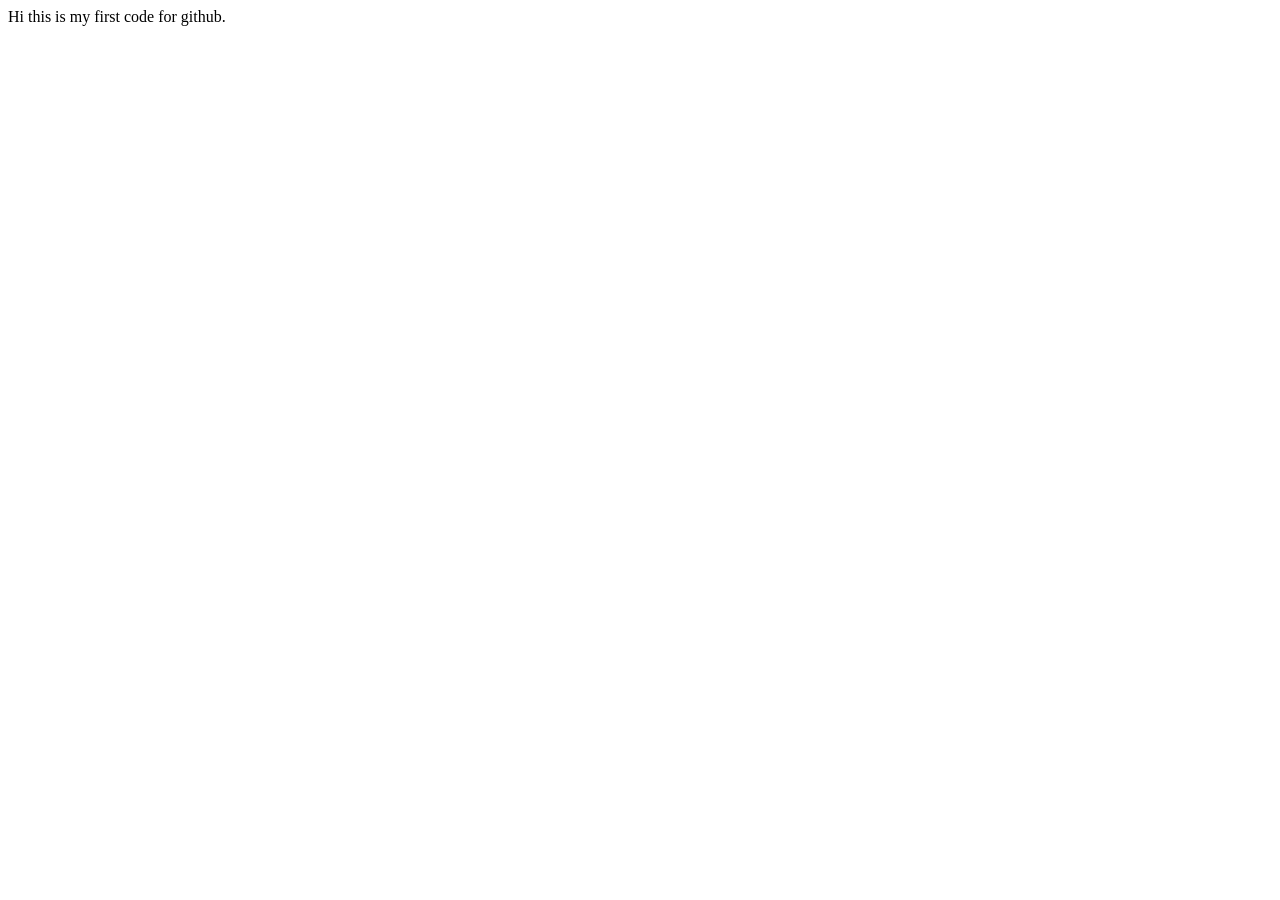
==== index.html @ 2e3a2c95 "Add initial index.html Add a basic HTML scaffold as the project's initial index.html containing char" ====
<!DOCTYPE html>
<html lang="en">
<head>
    <meta charset="UTF-8">
    <meta name="viewport" content="width=device-width, initial-scale=1.0">
    <title>Document</title>
</head>
<body>
    Hi this is my first code for github.
</body>
</html>
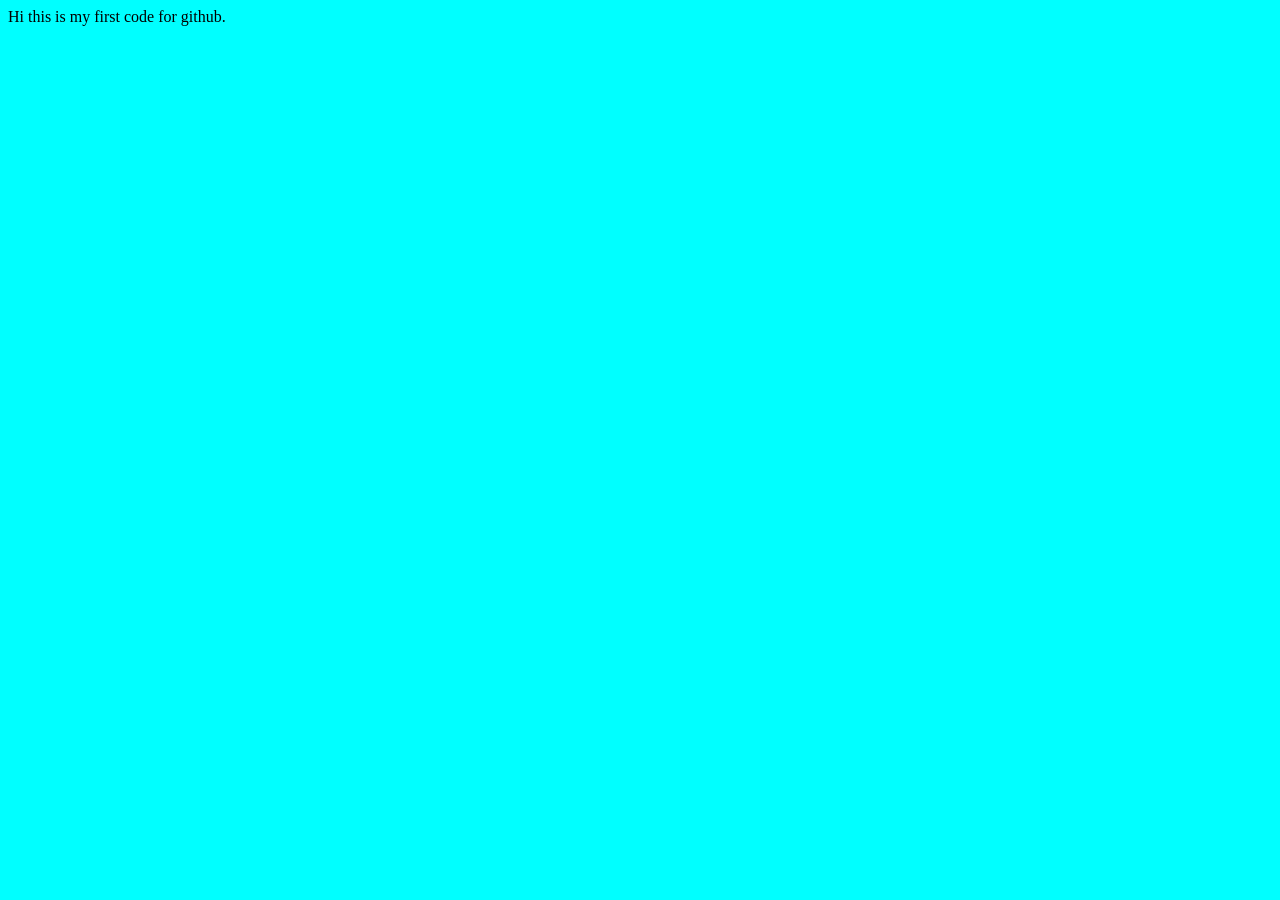
==== commit 0dfdf2e6: "Add stylesheet and set page background Link style.css from index.html and add a new style.css that s" ====
--- a/index.html
+++ b/index.html
@@ -4,6 +4,7 @@
     <meta charset="UTF-8">
     <meta name="viewport" content="width=device-width, initial-scale=1.0">
     <title>Document</title>
+    <link rel="stylesheet" href="style.css">
 </head>
 <body>
     Hi this is my first code for github.
--- a/style.css
+++ b/style.css
@@ -0,0 +1,4 @@
+body
+{
+    background-color: aqua;
+}
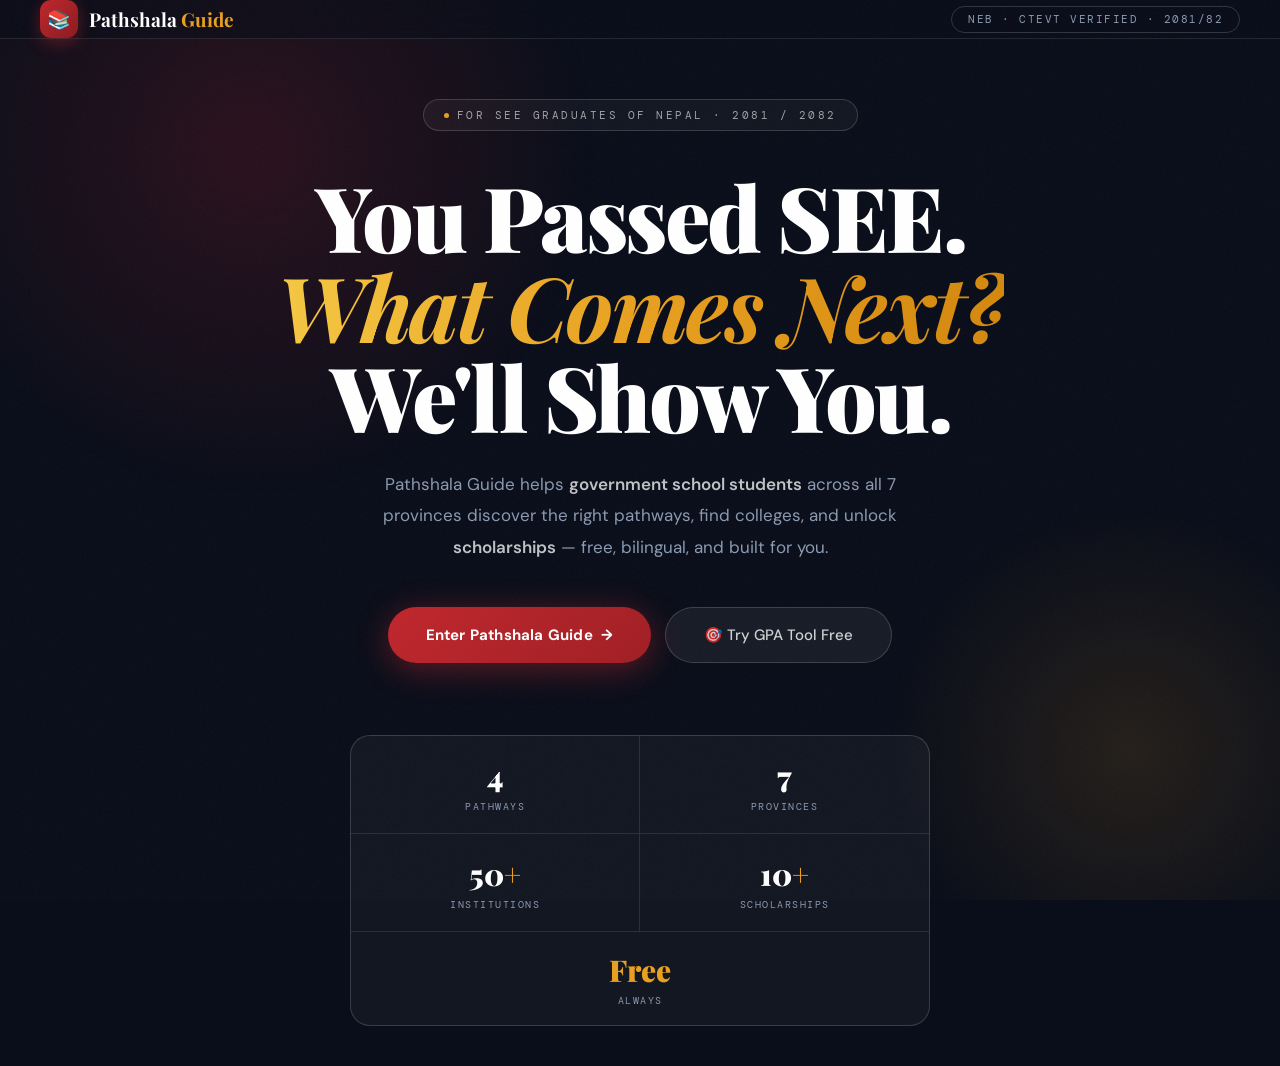
==== commit 1330bbb1: "Landing page dded" ====
--- a/index.html
+++ b/index.html
@@ -1,12 +1,91 @@
 <!DOCTYPE html>
 <html lang="en">
 <head>
-    <meta charset="UTF-8">
-    <meta name="viewport" content="width=device-width, initial-scale=1.0">
-    <title>Document</title>
-    <link rel="stylesheet" href="style.css">
+<meta charset="UTF-8">
+<meta name="viewport" content="width=device-width, initial-scale=1.0">
+<title>Pathshala Guide — Your Future After SEE</title>
+<link rel="preconnect" href="https://fonts.googleapis.com">
+<link href="https://fonts.googleapis.com/css2?family=Playfair+Display:ital,wght@0,700;0,900;1,700&family=DM+Sans:wght@300;400;500;600&family=DM+Mono:wght@400;500&display=swap" rel="stylesheet">
+<style>
+:root{--ink:#0a0e1a;--crimson:#c0272d;--gold:#e8a020;--gold-l:#f5c842;--border:rgba(255,255,255,0.10);--border2:rgba(255,255,255,0.16);--muted:#8b9ab0;--text:#f0f4f8;--ff-d:'Playfair Display',Georgia,serif;--ff-b:'DM Sans',sans-serif;--ff-m:'DM Mono',monospace}
+*,*::before,*::after{margin:0;padding:0;box-sizing:border-box}
+html,body{height:100%}
+body{font-family:var(--ff-b);background:var(--ink);color:var(--text);overflow-x:hidden;-webkit-font-smoothing:antialiased;min-height:100vh;display:flex;flex-direction:column}
+body::after{content:'';position:fixed;inset:0;background-image:url("data:image/svg+xml,%3Csvg viewBox='0 0 512 512' xmlns='http://www.w3.org/2000/svg'%3E%3Cfilter id='n'%3E%3CfeTurbulence type='fractalNoise' baseFrequency='0.85' numOctaves='4' stitchTiles='stitch'/%3E%3C/filter%3E%3Crect width='100%25' height='100%25' filter='url(%23n)'/%3E%3C/svg%3E");opacity:.025;pointer-events:none;z-index:9999}
+.bg-glow{position:fixed;inset:0;pointer-events:none;z-index:0;overflow:hidden}
+.bg-glow::before{content:'';position:absolute;width:700px;height:700px;border-radius:50%;background:radial-gradient(circle,rgba(192,39,45,.18),transparent 70%);top:-200px;left:-100px;animation:drift1 18s ease-in-out infinite}
+.bg-glow::after{content:'';position:absolute;width:500px;height:500px;border-radius:50%;background:radial-gradient(circle,rgba(232,160,32,.12),transparent 70%);bottom:-100px;right:-100px;animation:drift2 22s ease-in-out infinite}
+@keyframes drift1{0%,100%{transform:translate(0,0)}50%{transform:translate(60px,40px)}}
+@keyframes drift2{0%,100%{transform:translate(0,0)}50%{transform:translate(-40px,-60px)}}
+nav{position:relative;z-index:10;padding:0 40px;display:flex;align-items:center;justify-content:space-between;height:64px;border-bottom:1px solid var(--border);backdrop-filter:blur(20px);background:rgba(10,14,26,.6)}
+.logo{display:flex;align-items:center;gap:11px}
+.logo-mark{width:38px;height:38px;border-radius:11px;background:linear-gradient(135deg,var(--crimson),#8b1a1f);display:flex;align-items:center;justify-content:center;font-size:19px;box-shadow:0 4px 16px rgba(192,39,45,.4)}
+.logo-name{font-family:var(--ff-d);font-size:19px;font-weight:700;color:#fff}
+.logo-name em{color:var(--gold);font-style:normal}
+.nav-badge{font-family:var(--ff-m);font-size:10.5px;letter-spacing:1.5px;text-transform:uppercase;color:var(--muted);border:1px solid var(--border2);border-radius:20px;padding:6px 16px}
+.hero{position:relative;z-index:1;flex:1;display:flex;flex-direction:column;align-items:center;justify-content:center;text-align:center;padding:60px 24px 40px}
+.kicker{display:inline-flex;align-items:center;gap:8px;font-family:var(--ff-m);font-size:11px;letter-spacing:2.5px;text-transform:uppercase;color:rgba(255,255,255,.6);border:1px solid var(--border2);border-radius:30px;padding:8px 20px;margin-bottom:40px;background:rgba(255,255,255,.04);animation:fadeUp .7s ease both}
+.kicker .dot{width:5px;height:5px;border-radius:50%;background:var(--gold);animation:blink 2s ease infinite}
+@keyframes blink{0%,100%{opacity:1}50%{opacity:.3}}
+h1{font-family:var(--ff-d);font-size:clamp(44px,8vw,90px);line-height:1.0;letter-spacing:-2.5px;margin-bottom:28px;animation:fadeUp .7s .12s ease both}
+h1 .l1{display:block;color:#fff;font-weight:900}
+h1 .l2{display:block;font-style:italic;font-weight:700;background:linear-gradient(90deg,var(--gold-l),var(--gold),#d4880e);-webkit-background-clip:text;-webkit-text-fill-color:transparent;background-clip:text}
+h1 .l3{display:block;color:#fff;font-weight:900}
+.sub{font-size:clamp(14px,2vw,17px);color:var(--muted);max-width:580px;line-height:1.85;margin-bottom:44px;animation:fadeUp .7s .24s ease both}
+.sub strong{color:rgba(255,255,255,.75);font-weight:600}
+.btns{display:flex;gap:14px;flex-wrap:wrap;justify-content:center;margin-bottom:72px;animation:fadeUp .7s .36s ease both}
+.btn-primary{display:inline-flex;align-items:center;gap:10px;padding:17px 38px;border-radius:50px;background:linear-gradient(135deg,var(--crimson),#a01f24);color:#fff;font-weight:700;font-size:15px;text-decoration:none;transition:all .3s;box-shadow:0 6px 32px rgba(192,39,45,.45);letter-spacing:.2px}
+.btn-primary:hover{transform:translateY(-3px);box-shadow:0 12px 48px rgba(192,39,45,.6)}
+.btn-ghost{display:inline-flex;align-items:center;gap:10px;padding:17px 38px;border-radius:50px;background:rgba(255,255,255,.06);color:rgba(255,255,255,.8);font-weight:500;font-size:15px;text-decoration:none;border:1px solid var(--border2);transition:all .3s;backdrop-filter:blur(12px)}
+.btn-ghost:hover{background:rgba(255,255,255,.11);border-color:var(--gold);color:var(--gold);transform:translateY(-3px)}
+.stats-box{width:100%;max-width:580px;background:rgba(255,255,255,.04);border:1px solid var(--border2);border-radius:20px;overflow:hidden;animation:fadeUp .7s .48s ease both}
+.stats-grid{display:grid;grid-template-columns:1fr 1fr}
+.stat-cell{padding:20px;border-right:1px solid var(--border);border-bottom:1px solid var(--border);text-align:center}
+.stats-grid .stat-cell:nth-child(2),.stats-grid .stat-cell:nth-child(4){border-right:none}
+.stats-grid .stat-cell:nth-child(3),.stats-grid .stat-cell:nth-child(4){border-bottom:none}
+.stat-num{font-family:var(--ff-d);font-size:30px;font-weight:900;color:#fff}
+.stat-num em{color:var(--gold);font-style:normal}
+.stat-lbl{font-family:var(--ff-m);font-size:10px;letter-spacing:1.5px;text-transform:uppercase;color:var(--muted);margin-top:4px}
+.free-row{padding:18px 20px;text-align:center;border-top:1px solid var(--border)}
+.free-num{font-family:var(--ff-d);font-size:30px;font-weight:900;color:var(--gold)}
+.free-lbl{font-family:var(--ff-m);font-size:10px;letter-spacing:1.5px;text-transform:uppercase;color:var(--muted);margin-top:4px}
+@keyframes fadeUp{from{opacity:0;transform:translateY(20px)}to{opacity:1;transform:translateY(0)}}
+@media(max-width:540px){nav{padding:0 16px}.nav-badge{display:none}h1{letter-spacing:-1.5px}.btns{flex-direction:column;align-items:center}.btn-primary,.btn-ghost{width:100%;max-width:320px;justify-content:center}.stats-box{max-width:100%}}
+</style>
 </head>
 <body>
-    Hi this is my first code for github.
+<div class="bg-glow"></div>
+<nav>
+  <div class="logo">
+    <div class="logo-mark">📚</div>
+    <div class="logo-name">Pathshala <em>Guide</em></div>
+  </div>
+  <div class="nav-badge">NEB · CTEVT Verified · 2081/82</div>
+</nav>
+<section class="hero">
+  <div class="kicker"><span class="dot"></span>For SEE Graduates of Nepal · 2081 / 2082</div>
+  <h1>
+    <span class="l1">You Passed SEE.</span>
+    <span class="l2">What Comes Next?</span>
+    <span class="l3">We'll Show You.</span>
+  </h1>
+  <p class="sub">Pathshala Guide helps <strong>government school students</strong> across all 7 provinces discover the right pathways, find colleges, and unlock <strong>scholarships</strong> — free, bilingual, and built for you.</p>
+  <div class="btns">
+    <a href="step1-home/index.html" class="btn-primary">Enter Pathshala Guide &nbsp;→</a>
+    <a href="step5-gpa-tool/index.html" class="btn-ghost">🎯 Try GPA Tool Free</a>
+  </div>
+  <div class="stats-box">
+    <div class="stats-grid">
+      <div class="stat-cell"><div class="stat-num">4</div><div class="stat-lbl">Pathways</div></div>
+      <div class="stat-cell"><div class="stat-num">7</div><div class="stat-lbl">Provinces</div></div>
+      <div class="stat-cell"><div class="stat-num">50<em>+</em></div><div class="stat-lbl">Institutions</div></div>
+      <div class="stat-cell"><div class="stat-num">10<em>+</em></div><div class="stat-lbl">Scholarships</div></div>
+    </div>
+    <div class="free-row">
+      <div class="free-num">Free</div>
+      <div class="free-lbl">Always</div>
+    </div>
+  </div>
+</section>
 </body>
-</html>+</html>
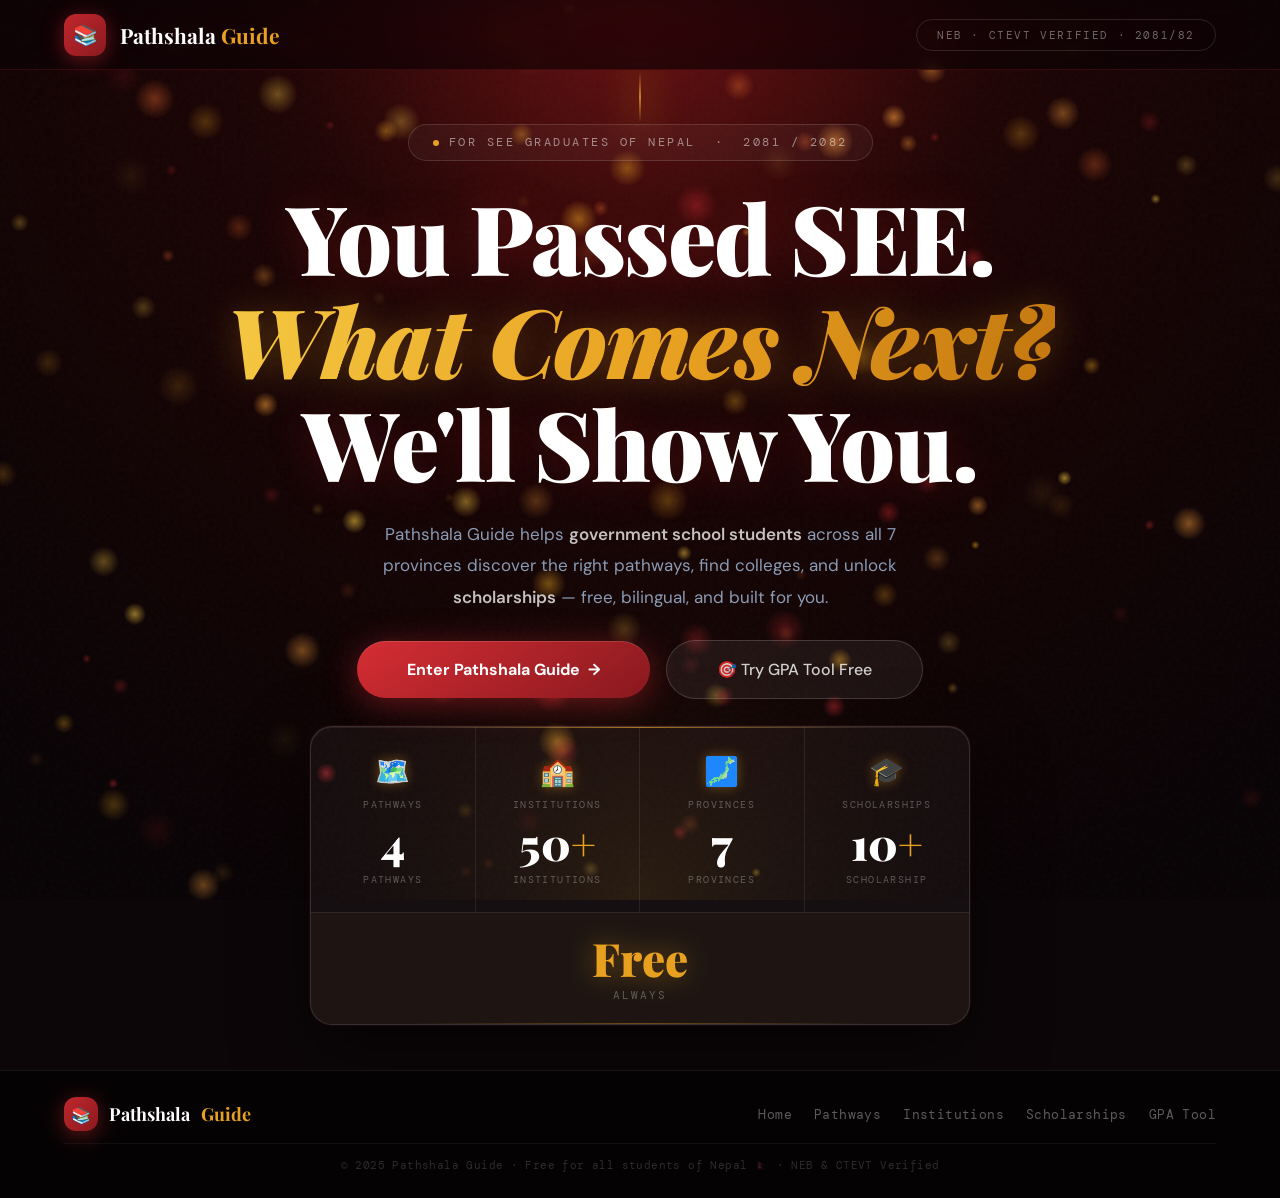
==== commit 901b73d3: "Modified landing page" ====
--- a/index.html
+++ b/index.html
@@ -7,85 +7,487 @@
 <link rel="preconnect" href="https://fonts.googleapis.com">
 <link href="https://fonts.googleapis.com/css2?family=Playfair+Display:ital,wght@0,700;0,900;1,700&family=DM+Sans:wght@300;400;500;600&family=DM+Mono:wght@400;500&display=swap" rel="stylesheet">
 <style>
-:root{--ink:#0a0e1a;--crimson:#c0272d;--gold:#e8a020;--gold-l:#f5c842;--border:rgba(255,255,255,0.10);--border2:rgba(255,255,255,0.16);--muted:#8b9ab0;--text:#f0f4f8;--ff-d:'Playfair Display',Georgia,serif;--ff-b:'DM Sans',sans-serif;--ff-m:'DM Mono',monospace}
+/* ── TOKENS ── */
+:root{
+  --crimson:#c0272d; --crimson-d:#8b1a1f;
+  --gold:#e8a020;    --gold-l:#f5c842;
+  --muted:#8a9bb5;   --text:#eef2f7;
+  --b1:rgba(255,255,255,.09);
+  --b2:rgba(255,255,255,.15);
+  --ff-d:'Playfair Display',Georgia,serif;
+  --ff-b:'DM Sans',sans-serif;
+  --ff-m:'DM Mono',monospace;
+}
+
+/* ── RESET ── */
 *,*::before,*::after{margin:0;padding:0;box-sizing:border-box}
-html,body{height:100%}
-body{font-family:var(--ff-b);background:var(--ink);color:var(--text);overflow-x:hidden;-webkit-font-smoothing:antialiased;min-height:100vh;display:flex;flex-direction:column}
-body::after{content:'';position:fixed;inset:0;background-image:url("data:image/svg+xml,%3Csvg viewBox='0 0 512 512' xmlns='http://www.w3.org/2000/svg'%3E%3Cfilter id='n'%3E%3CfeTurbulence type='fractalNoise' baseFrequency='0.85' numOctaves='4' stitchTiles='stitch'/%3E%3C/filter%3E%3Crect width='100%25' height='100%25' filter='url(%23n)'/%3E%3C/svg%3E");opacity:.025;pointer-events:none;z-index:9999}
-.bg-glow{position:fixed;inset:0;pointer-events:none;z-index:0;overflow:hidden}
-.bg-glow::before{content:'';position:absolute;width:700px;height:700px;border-radius:50%;background:radial-gradient(circle,rgba(192,39,45,.18),transparent 70%);top:-200px;left:-100px;animation:drift1 18s ease-in-out infinite}
-.bg-glow::after{content:'';position:absolute;width:500px;height:500px;border-radius:50%;background:radial-gradient(circle,rgba(232,160,32,.12),transparent 70%);bottom:-100px;right:-100px;animation:drift2 22s ease-in-out infinite}
-@keyframes drift1{0%,100%{transform:translate(0,0)}50%{transform:translate(60px,40px)}}
-@keyframes drift2{0%,100%{transform:translate(0,0)}50%{transform:translate(-40px,-60px)}}
-nav{position:relative;z-index:10;padding:0 40px;display:flex;align-items:center;justify-content:space-between;height:64px;border-bottom:1px solid var(--border);backdrop-filter:blur(20px);background:rgba(10,14,26,.6)}
-.logo{display:flex;align-items:center;gap:11px}
-.logo-mark{width:38px;height:38px;border-radius:11px;background:linear-gradient(135deg,var(--crimson),#8b1a1f);display:flex;align-items:center;justify-content:center;font-size:19px;box-shadow:0 4px 16px rgba(192,39,45,.4)}
-.logo-name{font-family:var(--ff-d);font-size:19px;font-weight:700;color:#fff}
-.logo-name em{color:var(--gold);font-style:normal}
-.nav-badge{font-family:var(--ff-m);font-size:10.5px;letter-spacing:1.5px;text-transform:uppercase;color:var(--muted);border:1px solid var(--border2);border-radius:20px;padding:6px 16px}
-.hero{position:relative;z-index:1;flex:1;display:flex;flex-direction:column;align-items:center;justify-content:center;text-align:center;padding:60px 24px 40px}
-.kicker{display:inline-flex;align-items:center;gap:8px;font-family:var(--ff-m);font-size:11px;letter-spacing:2.5px;text-transform:uppercase;color:rgba(255,255,255,.6);border:1px solid var(--border2);border-radius:30px;padding:8px 20px;margin-bottom:40px;background:rgba(255,255,255,.04);animation:fadeUp .7s ease both}
-.kicker .dot{width:5px;height:5px;border-radius:50%;background:var(--gold);animation:blink 2s ease infinite}
-@keyframes blink{0%,100%{opacity:1}50%{opacity:.3}}
-h1{font-family:var(--ff-d);font-size:clamp(44px,8vw,90px);line-height:1.0;letter-spacing:-2.5px;margin-bottom:28px;animation:fadeUp .7s .12s ease both}
-h1 .l1{display:block;color:#fff;font-weight:900}
-h1 .l2{display:block;font-style:italic;font-weight:700;background:linear-gradient(90deg,var(--gold-l),var(--gold),#d4880e);-webkit-background-clip:text;-webkit-text-fill-color:transparent;background-clip:text}
-h1 .l3{display:block;color:#fff;font-weight:900}
-.sub{font-size:clamp(14px,2vw,17px);color:var(--muted);max-width:580px;line-height:1.85;margin-bottom:44px;animation:fadeUp .7s .24s ease both}
-.sub strong{color:rgba(255,255,255,.75);font-weight:600}
-.btns{display:flex;gap:14px;flex-wrap:wrap;justify-content:center;margin-bottom:72px;animation:fadeUp .7s .36s ease both}
-.btn-primary{display:inline-flex;align-items:center;gap:10px;padding:17px 38px;border-radius:50px;background:linear-gradient(135deg,var(--crimson),#a01f24);color:#fff;font-weight:700;font-size:15px;text-decoration:none;transition:all .3s;box-shadow:0 6px 32px rgba(192,39,45,.45);letter-spacing:.2px}
-.btn-primary:hover{transform:translateY(-3px);box-shadow:0 12px 48px rgba(192,39,45,.6)}
-.btn-ghost{display:inline-flex;align-items:center;gap:10px;padding:17px 38px;border-radius:50px;background:rgba(255,255,255,.06);color:rgba(255,255,255,.8);font-weight:500;font-size:15px;text-decoration:none;border:1px solid var(--border2);transition:all .3s;backdrop-filter:blur(12px)}
-.btn-ghost:hover{background:rgba(255,255,255,.11);border-color:var(--gold);color:var(--gold);transform:translateY(-3px)}
-.stats-box{width:100%;max-width:580px;background:rgba(255,255,255,.04);border:1px solid var(--border2);border-radius:20px;overflow:hidden;animation:fadeUp .7s .48s ease both}
-.stats-grid{display:grid;grid-template-columns:1fr 1fr}
-.stat-cell{padding:20px;border-right:1px solid var(--border);border-bottom:1px solid var(--border);text-align:center}
-.stats-grid .stat-cell:nth-child(2),.stats-grid .stat-cell:nth-child(4){border-right:none}
-.stats-grid .stat-cell:nth-child(3),.stats-grid .stat-cell:nth-child(4){border-bottom:none}
-.stat-num{font-family:var(--ff-d);font-size:30px;font-weight:900;color:#fff}
+html{height:100%}
+body{
+  font-family:var(--ff-b);
+  background:#0c0608;
+  color:var(--text);
+  min-height:100vh;
+  overflow-x:hidden;
+  -webkit-font-smoothing:antialiased;
+  display:flex;
+  flex-direction:column;
+}
+
+/* ── CANVAS + NOISE ── */
+#bgCanvas{position:fixed;inset:0;z-index:0;pointer-events:none}
+.noise{
+  position:fixed;inset:0;z-index:1;pointer-events:none;opacity:.028;
+  background-image:url("data:image/svg+xml,%3Csvg viewBox='0 0 256 256' xmlns='http://www.w3.org/2000/svg'%3E%3Cfilter id='n'%3E%3CfeTurbulence type='fractalNoise' baseFrequency='0.9' numOctaves='4' stitchTiles='stitch'/%3E%3C/filter%3E%3Crect width='100%25' height='100%25' filter='url(%23n)'/%3E%3C/svg%3E");
+}
+
+/* ── NAV ── */
+.nav{
+  position:relative;z-index:10;
+  display:flex;align-items:center;justify-content:space-between;
+  padding:0 max(16px, 5vw);
+  height:clamp(56px,8vh,70px);
+  background:rgba(10,4,6,.7);
+  backdrop-filter:blur(20px) saturate(150%);
+  border-bottom:1px solid rgba(192,39,45,.2);
+  flex-shrink:0;
+}
+.logo{display:flex;align-items:center;gap:clamp(8px,1.5vw,14px);text-decoration:none}
+.logo-icon{
+  width:clamp(34px,5vw,42px);
+  height:clamp(34px,5vw,42px);
+  border-radius:clamp(9px,1.5vw,12px);
+  flex-shrink:0;
+  background:linear-gradient(135deg,var(--crimson),var(--crimson-d));
+  display:flex;align-items:center;justify-content:center;
+  font-size:clamp(16px,2.5vw,20px);
+  box-shadow:0 4px 20px rgba(192,39,45,.5);
+}
+.logo-text{
+  font-family:var(--ff-d);
+  font-size:clamp(16px,2.5vw,21px);
+  font-weight:700;color:#fff;
+  white-space:nowrap;
+}
+.logo-text em{color:var(--gold);font-style:normal}
+.nav-badge{
+  font-family:var(--ff-m);
+  font-size:clamp(8.5px,1.1vw,11px);
+  letter-spacing:1.6px;text-transform:uppercase;
+  color:rgba(255,255,255,.4);
+  border:1px solid rgba(255,255,255,.12);
+  border-radius:24px;
+  padding:clamp(5px,1vw,8px) clamp(12px,2vw,20px);
+  white-space:nowrap;
+}
+
+/* ── HERO ── */
+.hero{
+  position:relative;z-index:2;
+  flex:1;
+  display:flex;flex-direction:column;
+  align-items:center;justify-content:center;
+  text-align:center;
+  padding:clamp(32px,6vh,72px) max(16px,5vw) clamp(28px,5vh,56px);
+  gap:clamp(16px,3vh,28px);
+}
+/* top gold beam */
+.hero::before{
+  content:'';position:absolute;
+  top:0;left:50%;transform:translateX(-50%);
+  width:2px;height:clamp(32px,6vh,70px);
+  background:linear-gradient(180deg,rgba(232,160,32,0),rgba(232,160,32,.8),rgba(232,160,32,0));
+  box-shadow:0 0 36px 8px rgba(232,160,32,.2);
+}
+
+/* ── KICKER ── */
+.kicker{
+  display:inline-flex;align-items:center;gap:clamp(6px,1vw,10px);
+  font-family:var(--ff-m);
+  font-size:clamp(9px,1.3vw,11.5px);
+  letter-spacing:clamp(1.5px,0.3vw,2.5px);
+  text-transform:uppercase;
+  color:rgba(255,255,255,.5);
+  background:rgba(255,255,255,.04);
+  border:1px solid rgba(255,255,255,.13);
+  border-radius:40px;
+  padding:clamp(7px,1.2vw,10px) clamp(14px,2.5vw,24px);
+  animation:rise .7s ease both;
+}
+.kicker-dot{
+  width:clamp(4px,0.6vw,6px);
+  height:clamp(4px,0.6vw,6px);
+  border-radius:50%;background:var(--gold);
+  flex-shrink:0;animation:blink 2.5s ease infinite;
+}
+@keyframes blink{0%,100%{opacity:1}50%{opacity:.2}}
+
+/* ── HEADLINE ── */
+.headline{
+  display:flex;flex-direction:column;align-items:center;
+  gap:clamp(0px,0.4vw,5px);
+  animation:rise .7s .1s ease both;
+  width:100%;
+}
+.headline span{
+  display:block;
+  font-family:var(--ff-d);
+  font-size:clamp(32px,7.5vw,96px);
+  font-weight:900;
+  line-height:1.02;
+  letter-spacing:clamp(-1.5px,-0.025em,-4px);
+}
+.hl-w{color:#fff;text-shadow:0 2px 40px rgba(192,39,45,.25)}
+.hl-g{
+  font-style:italic;
+  background:linear-gradient(100deg,var(--gold-l) 0%,var(--gold) 55%,#c47810 100%);
+  -webkit-background-clip:text;-webkit-text-fill-color:transparent;background-clip:text;
+  filter:drop-shadow(0 0 18px rgba(232,160,32,.3));
+}
+
+/* ── SUBTEXT ── */
+.subtext{
+  font-size:clamp(13px,1.8vw,17px);
+  color:var(--muted);
+  line-height:1.85;
+  max-width:min(580px,90vw);
+  animation:rise .7s .2s ease both;
+}
+.subtext strong{color:rgba(255,255,255,.75);font-weight:600}
+
+/* ── BUTTONS ── */
+.btns{
+  display:flex;flex-wrap:wrap;gap:clamp(10px,1.5vw,16px);
+  justify-content:center;align-items:center;
+  width:100%;
+  animation:rise .7s .3s ease both;
+}
+.btn-red{
+  display:inline-flex;align-items:center;justify-content:center;gap:clamp(6px,1vw,10px);
+  padding:clamp(13px,2vw,18px) clamp(24px,4vw,50px);
+  border-radius:60px;font-family:var(--ff-b);
+  font-size:clamp(13px,1.6vw,16px);font-weight:700;
+  color:#fff;text-decoration:none;
+  background:linear-gradient(135deg,#d42d34,var(--crimson-d));
+  box-shadow:0 6px 32px rgba(192,39,45,.5),inset 0 1px 0 rgba(255,255,255,.13);
+  border:none;cursor:pointer;white-space:nowrap;
+  transition:transform .25s,box-shadow .25s;
+}
+.btn-red:hover{transform:translateY(-3px);box-shadow:0 14px 52px rgba(192,39,45,.68),inset 0 1px 0 rgba(255,255,255,.13)}
+.btn-dark{
+  display:inline-flex;align-items:center;justify-content:center;gap:clamp(6px,1vw,10px);
+  padding:clamp(13px,2vw,18px) clamp(24px,4vw,50px);
+  border-radius:60px;font-family:var(--ff-b);
+  font-size:clamp(13px,1.6vw,16px);font-weight:500;
+  color:rgba(255,255,255,.8);text-decoration:none;
+  background:rgba(255,255,255,.06);
+  border:1px solid rgba(255,255,255,.16);
+  backdrop-filter:blur(14px);cursor:pointer;white-space:nowrap;
+  transition:transform .25s,background .25s,border-color .25s,color .25s;
+}
+.btn-dark:hover{transform:translateY(-3px);background:rgba(255,255,255,.12);border-color:var(--gold);color:var(--gold)}
+
+/* ── STATS CARD ── */
+.stats-card{
+  width:min(660px,94vw);
+  background:rgba(255,255,255,.04);
+  border:1px solid rgba(255,255,255,.13);
+  border-radius:clamp(14px,2.5vw,22px);
+  overflow:hidden;
+  box-shadow:0 0 0 1px rgba(192,39,45,.1),
+             0 28px 72px rgba(0,0,0,.5),
+             inset 0 1px 0 rgba(255,255,255,.07);
+  animation:rise .7s .4s ease both;
+  position:relative;
+}
+.stats-card::before{
+  content:'';position:absolute;top:0;left:15%;right:15%;height:1px;
+  background:linear-gradient(90deg,transparent,rgba(232,160,32,.65),transparent);
+}
+
+/* 4-col on wide, 2-col on narrow */
+.stats-row{
+  display:grid;
+  grid-template-columns:repeat(4,1fr);
+}
+.stat{
+  padding:clamp(14px,2.5vw,26px) clamp(8px,1.5vw,14px);
+  text-align:center;
+  border-right:1px solid rgba(255,255,255,.08);
+  transition:background .2s;
+}
+.stat:hover{background:rgba(255,255,255,.03)}
+.stats-row .stat:last-child{border-right:none}
+.stat-ico{
+  font-size:clamp(18px,3vw,28px);
+  margin-bottom:clamp(4px,0.8vw,8px);
+  display:block;
+  filter:drop-shadow(0 0 6px rgba(232,160,32,.4));
+}
+.stat-lbl-top{
+  font-family:var(--ff-m);
+  font-size:clamp(7px,0.9vw,10px);
+  letter-spacing:1.4px;text-transform:uppercase;
+  color:rgba(255,255,255,.3);
+  margin-bottom:clamp(6px,1vw,10px);
+}
+.stat-num{
+  font-family:var(--ff-d);
+  font-size:clamp(22px,4vw,44px);
+  font-weight:900;color:#fff;line-height:1;
+}
 .stat-num em{color:var(--gold);font-style:normal}
-.stat-lbl{font-family:var(--ff-m);font-size:10px;letter-spacing:1.5px;text-transform:uppercase;color:var(--muted);margin-top:4px}
-.free-row{padding:18px 20px;text-align:center;border-top:1px solid var(--border)}
-.free-num{font-family:var(--ff-d);font-size:30px;font-weight:900;color:var(--gold)}
-.free-lbl{font-family:var(--ff-m);font-size:10px;letter-spacing:1.5px;text-transform:uppercase;color:var(--muted);margin-top:4px}
-@keyframes fadeUp{from{opacity:0;transform:translateY(20px)}to{opacity:1;transform:translateY(0)}}
-@media(max-width:540px){nav{padding:0 16px}.nav-badge{display:none}h1{letter-spacing:-1.5px}.btns{flex-direction:column;align-items:center}.btn-primary,.btn-ghost{width:100%;max-width:320px;justify-content:center}.stats-box{max-width:100%}}
+.stat-lbl-bot{
+  font-family:var(--ff-m);
+  font-size:clamp(7px,0.9vw,10px);
+  letter-spacing:1.4px;text-transform:uppercase;
+  color:rgba(255,255,255,.3);
+  margin-top:clamp(4px,0.7vw,8px);
+}
+
+/* FREE ROW */
+.free-row{
+  padding:clamp(12px,2vw,22px);
+  text-align:center;
+  border-top:1px solid rgba(255,255,255,.08);
+  background:rgba(232,160,32,.04);
+  position:relative;
+}
+.free-row::after{
+  content:'';position:absolute;bottom:0;left:15%;right:15%;height:1px;
+  background:linear-gradient(90deg,transparent,rgba(232,160,32,.4),transparent);
+}
+.free-num{
+  font-family:var(--ff-d);
+  font-size:clamp(24px,4.5vw,46px);
+  font-weight:900;color:var(--gold);line-height:1;
+  filter:drop-shadow(0 0 14px rgba(232,160,32,.45));
+}
+.free-lbl{
+  font-family:var(--ff-m);
+  font-size:clamp(8px,0.9vw,11px);
+  letter-spacing:2px;text-transform:uppercase;
+  color:rgba(255,255,255,.3);
+  margin-top:clamp(4px,0.7vw,7px);
+}
+
+/* ── FOOTER ── */
+footer{
+  position:relative;z-index:2;
+  background:rgba(0,0,0,.55);
+  border-top:1px solid rgba(255,255,255,.07);
+  padding:clamp(14px,2.5vw,26px) max(16px,5vw);
+  flex-shrink:0;
+}
+.ft-row{
+  display:flex;align-items:center;justify-content:space-between;
+  flex-wrap:wrap;gap:clamp(10px,2vw,16px);
+}
+.ft-logo{
+  display:flex;align-items:center;gap:clamp(8px,1vw,11px);
+  font-family:var(--ff-d);font-size:clamp(14px,2vw,18px);
+  font-weight:700;text-decoration:none;color:#fff;
+}
+.ft-logo em{color:var(--gold);font-style:normal}
+.ft-links{display:flex;gap:clamp(8px,2vw,22px);flex-wrap:wrap;align-items:center}
+.ft-links a{
+  font-size:clamp(10px,1.2vw,13px);
+  color:rgba(255,255,255,.35);text-decoration:none;
+  transition:color .2s;font-family:var(--ff-m);letter-spacing:.4px;
+}
+.ft-links a:hover{color:var(--gold)}
+.ft-copy{
+  text-align:center;font-family:var(--ff-m);
+  font-size:clamp(9.5px,1vw,11px);
+  color:rgba(255,255,255,.16);letter-spacing:.4px;
+  padding-top:clamp(10px,1.5vw,14px);
+  border-top:1px solid rgba(255,255,255,.05);
+  margin-top:clamp(8px,1.5vw,12px);
+}
+
+/* ── ANIMATION ── */
+@keyframes rise{from{opacity:0;transform:translateY(20px)}to{opacity:1;transform:translateY(0)}}
+
+/* ── RESPONSIVE BREAKPOINTS ── */
+
+/* Tablet: 2×2 stats grid */
+@media(max-width:600px){
+  .stats-row{grid-template-columns:repeat(2,1fr)}
+  .stats-row .stat:nth-child(2){border-right:none}
+  .stats-row .stat:nth-child(1),
+  .stats-row .stat:nth-child(2){border-bottom:1px solid rgba(255,255,255,.08)}
+  .stats-row .stat:nth-child(3){border-right:1px solid rgba(255,255,255,.08)}
+  .btns{flex-direction:column;align-items:stretch;max-width:min(360px,90vw);margin:0 auto}
+  .btn-red,.btn-dark{width:100%;justify-content:center}
+  .nav-badge{display:none}
+}
+
+/* Small mobile */
+@media(max-width:380px){
+  .headline span{letter-spacing:-1px}
+  .ft-row{flex-direction:column;align-items:center;text-align:center}
+  .ft-links{justify-content:center}
+}
 </style>
 </head>
 <body>
-<div class="bg-glow"></div>
-<nav>
-  <div class="logo">
-    <div class="logo-mark">📚</div>
-    <div class="logo-name">Pathshala <em>Guide</em></div>
-  </div>
+
+<canvas id="bgCanvas"></canvas>
+<div class="noise"></div>
+
+<!-- NAV -->
+<nav class="nav">
+  <a href="#" class="logo">
+    <div class="logo-icon">📚</div>
+    <div class="logo-text">Pathshala <em>Guide</em></div>
+  </a>
   <div class="nav-badge">NEB · CTEVT Verified · 2081/82</div>
 </nav>
+
+<!-- HERO -->
 <section class="hero">
-  <div class="kicker"><span class="dot"></span>For SEE Graduates of Nepal · 2081 / 2082</div>
-  <h1>
-    <span class="l1">You Passed SEE.</span>
-    <span class="l2">What Comes Next?</span>
-    <span class="l3">We'll Show You.</span>
-  </h1>
-  <p class="sub">Pathshala Guide helps <strong>government school students</strong> across all 7 provinces discover the right pathways, find colleges, and unlock <strong>scholarships</strong> — free, bilingual, and built for you.</p>
+
+  <div class="kicker">
+    <span class="kicker-dot"></span>
+    For SEE Graduates of Nepal &nbsp;·&nbsp; 2081 / 2082
+  </div>
+
+  <div class="headline">
+    <span class="hl-w">You Passed SEE.</span>
+    <span class="hl-g">What Comes Next?</span>
+    <span class="hl-w">We'll Show You.</span>
+  </div>
+
+  <p class="subtext">
+    Pathshala Guide helps <strong>government school students</strong> across all 7 provinces
+    discover the right pathways, find colleges, and unlock <strong>scholarships</strong> —
+    free, bilingual, and built for you.
+  </p>
+
   <div class="btns">
-    <a href="step1-home/index.html" class="btn-primary">Enter Pathshala Guide &nbsp;→</a>
-    <a href="step5-gpa-tool/index.html" class="btn-ghost">🎯 Try GPA Tool Free</a>
+    <a href="Pathshala-Guide/step1-home/index.html" class="btn-red">Enter Pathshala Guide &nbsp;→</a>
+    <a href="Pathshala-Guide/step5-gpa-tool/index.html" class="btn-dark">🎯 Try GPA Tool Free</a>
   </div>
-  <div class="stats-box">
-    <div class="stats-grid">
-      <div class="stat-cell"><div class="stat-num">4</div><div class="stat-lbl">Pathways</div></div>
-      <div class="stat-cell"><div class="stat-num">7</div><div class="stat-lbl">Provinces</div></div>
-      <div class="stat-cell"><div class="stat-num">50<em>+</em></div><div class="stat-lbl">Institutions</div></div>
-      <div class="stat-cell"><div class="stat-num">10<em>+</em></div><div class="stat-lbl">Scholarships</div></div>
+
+  <div class="stats-card">
+    <div class="stats-row">
+      <div class="stat">
+        <span class="stat-ico">🗺️</span>
+        <div class="stat-lbl-top">Pathways</div>
+        <div class="stat-num">4</div>
+        <div class="stat-lbl-bot">Pathways</div>
+      </div>
+      <div class="stat">
+        <span class="stat-ico">🏫</span>
+        <div class="stat-lbl-top">Institutions</div>
+        <div class="stat-num">50<em>+</em></div>
+        <div class="stat-lbl-bot">Institutions</div>
+      </div>
+      <div class="stat">
+        <span class="stat-ico">🗾</span>
+        <div class="stat-lbl-top">Provinces</div>
+        <div class="stat-num">7</div>
+        <div class="stat-lbl-bot">Provinces</div>
+      </div>
+      <div class="stat">
+        <span class="stat-ico">🎓</span>
+        <div class="stat-lbl-top">Scholarships</div>
+        <div class="stat-num">10<em>+</em></div>
+        <div class="stat-lbl-bot">Scholarship</div>
+      </div>
     </div>
     <div class="free-row">
       <div class="free-num">Free</div>
       <div class="free-lbl">Always</div>
     </div>
   </div>
+
 </section>
+
+<!-- FOOTER -->
+<footer>
+  <div class="ft-row">
+    <a href="#" class="ft-logo">
+      <div class="logo-icon" style="width:clamp(28px,3.5vw,34px);height:clamp(28px,3.5vw,34px);font-size:clamp(13px,2vw,16px)">📚</div>
+      Pathshala <em>Guide</em>
+    </a>
+    <div class="ft-links">
+      <a href="Pathshala-Guide/step1-home/index.html">Home</a>
+      <a href="Pathshala-Guide/step2-pathways/index.html">Pathways</a>
+      <a href="Pathshala-Guide/step3-institutions/index.html">Institutions</a>
+      <a href="Pathshala-Guide/step4-scholarships/index.html">Scholarships</a>
+      <a href="Pathshala-Guide/step5-gpa-tool/index.html">GPA Tool</a>
+    </div>
+  </div>
+  <div class="ft-copy">© 2025 Pathshala Guide · Free for all students of Nepal 🇳🇵 · NEB &amp; CTEVT Verified</div>
+</footer>
+
+<script>
+/* ══ BOKEH PARTICLE CANVAS ══ */
+const canvas = document.getElementById('bgCanvas');
+const ctx    = canvas.getContext('2d');
+let W, H;
+
+function resize(){ W = canvas.width = window.innerWidth; H = canvas.height = window.innerHeight; }
+resize();
+window.addEventListener('resize', resize);
+
+class Particle{
+  constructor(){ this.reset(true) }
+  reset(init){
+    this.x  = Math.random() * W;
+    this.y  = init ? Math.random() * H : H + 20;
+    this.r  = Math.random() * 2.5 + 0.5;
+    this.vx = (Math.random() - .5) * .25;
+    this.vy = -(Math.random() * .4 + .1);
+    this.alpha = Math.random() * .5 + .08;
+    this.da = (Math.random() - .5) * .003;
+    const c = ['192,39,45','232,160,32','245,200,66','210,90,40','255,160,60'];
+    this.col = c[Math.floor(Math.random()*c.length)];
+  }
+  update(){
+    this.x += this.vx; this.y += this.vy;
+    this.alpha += this.da;
+    if(this.alpha<=.05||this.alpha>=.62) this.da*=-1;
+    if(this.y < -30) this.reset(false);
+  }
+  draw(){
+    const g=ctx.createRadialGradient(this.x,this.y,0,this.x,this.y,this.r*7);
+    g.addColorStop(0,`rgba(${this.col},${this.alpha})`);
+    g.addColorStop(1,`rgba(${this.col},0)`);
+    ctx.beginPath();
+    ctx.arc(this.x,this.y,this.r*7,0,Math.PI*2);
+    ctx.fillStyle=g; ctx.fill();
+  }
+}
+
+const particles = Array.from({length:130}, ()=>new Particle());
+
+function drawBg(){
+  const rg=ctx.createRadialGradient(W*.5,H*-.05,0,W*.5,H*-.05,H*1.15);
+  rg.addColorStop(0,'rgba(75,8,8,.97)');
+  rg.addColorStop(.35,'rgba(28,4,4,.99)');
+  rg.addColorStop(1,'rgba(8,3,5,1)');
+  ctx.fillStyle=rg; ctx.fillRect(0,0,W,H);
+
+  const tg=ctx.createRadialGradient(W*.5,0,0,W*.5,0,H*.6);
+  tg.addColorStop(0,'rgba(192,39,45,.30)');
+  tg.addColorStop(.5,'rgba(192,39,45,.07)');
+  tg.addColorStop(1,'rgba(0,0,0,0)');
+  ctx.fillStyle=tg; ctx.fillRect(0,0,W,H);
+
+  const bg=ctx.createRadialGradient(W*.5,H,0,W*.5,H,H*.45);
+  bg.addColorStop(0,'rgba(232,160,32,.10)');
+  bg.addColorStop(1,'rgba(0,0,0,0)');
+  ctx.fillStyle=bg; ctx.fillRect(0,0,W,H);
+}
+
+function loop(){
+  ctx.clearRect(0,0,W,H);
+  drawBg();
+  particles.forEach(p=>{ p.update(); p.draw(); });
+  requestAnimationFrame(loop);
+}
+loop();
+</script>
 </body>
-</html>
+</html>
